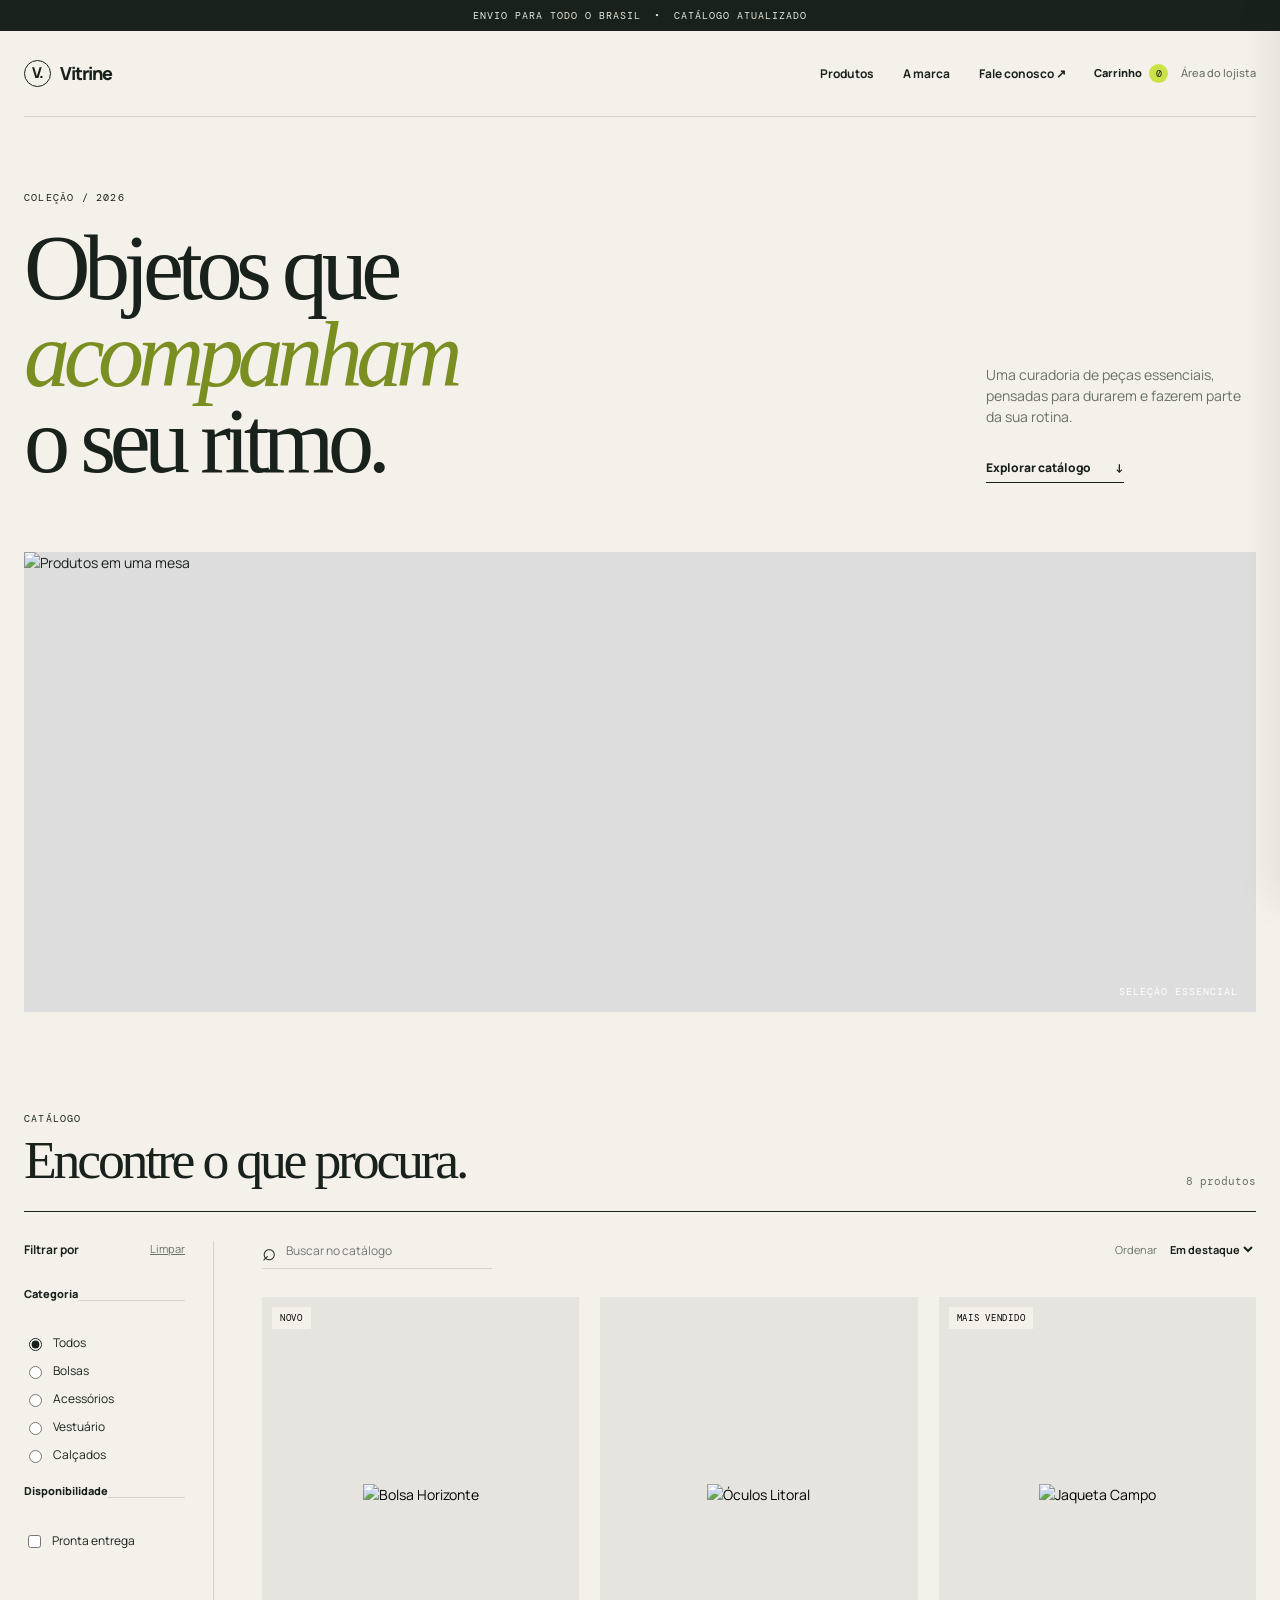
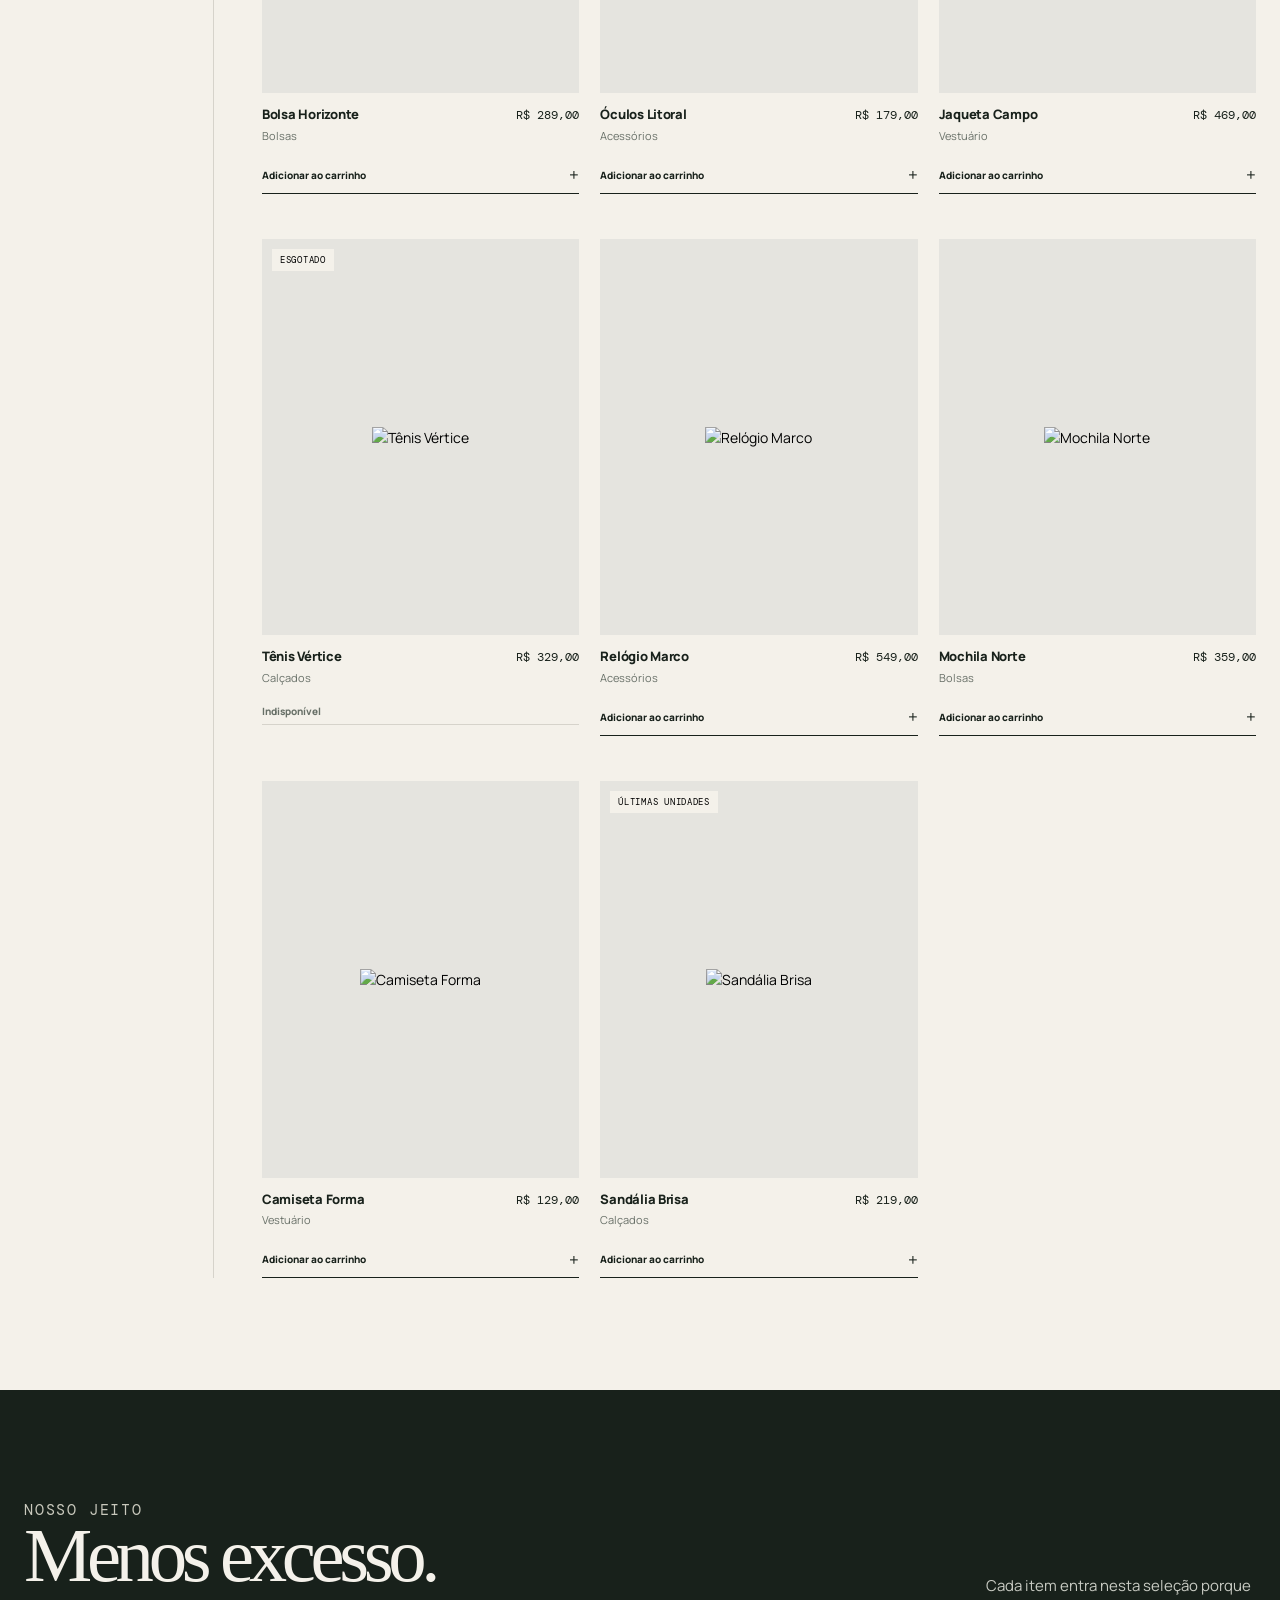
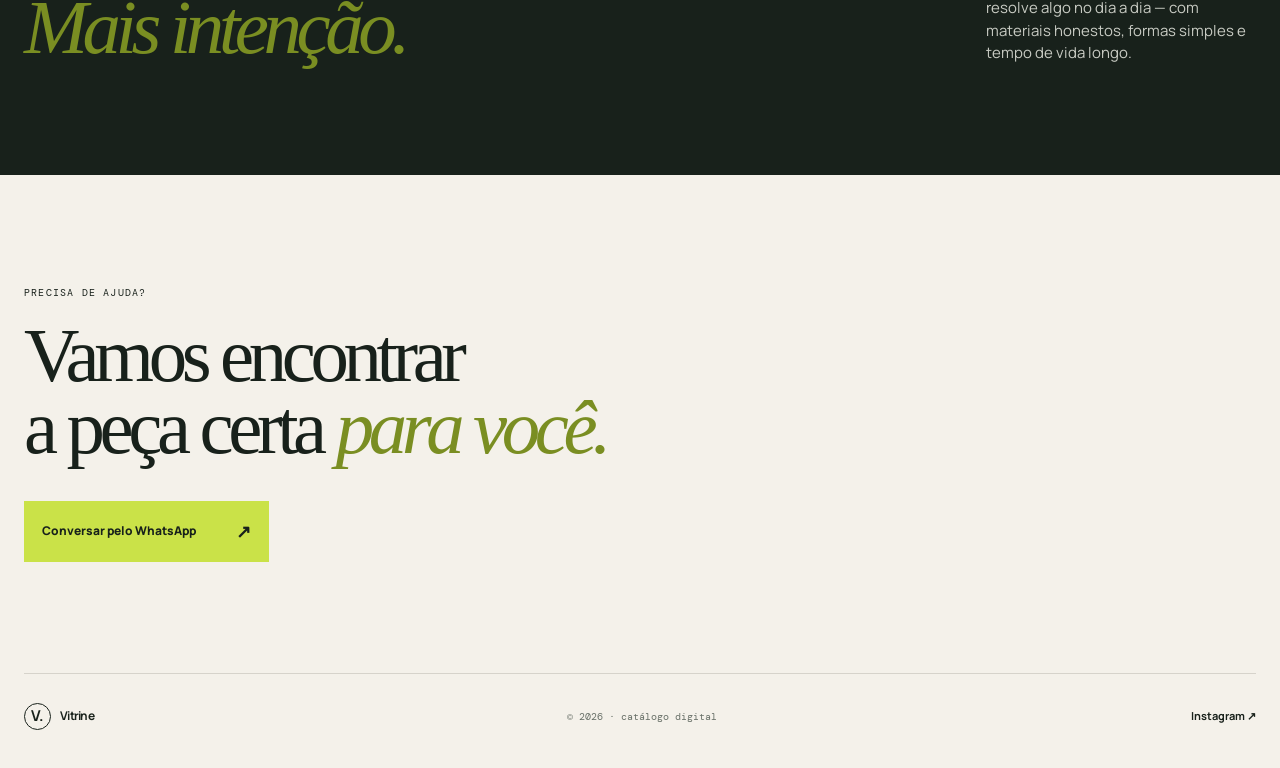
==== index.html @ 55390b13 "Add files via upload" ====
<!doctype html>
<html lang="pt-BR">
  <head>
    <meta charset="UTF-8" />
    <meta name="viewport" content="width=device-width, initial-scale=1.0" />
    <meta name="description" content="Modelo de catálogo digital responsivo." />
    <title>Vitrine — Catálogo</title>
    <link rel="preconnect" href="https://fonts.googleapis.com" />
    <link rel="preconnect" href="https://fonts.gstatic.com" crossorigin />
    <link href="https://fonts.googleapis.com/css2?family=DM+Mono:wght@400;500&family=Manrope:wght@400;500;600;700;800&display=swap" rel="stylesheet" />
    <link rel="stylesheet" href="styles.css" />
    <link rel="stylesheet" href="enhancements.css" />
  </head>
  <body>
    <div class="announcement"><span>ENVIO PARA TODO O BRASIL</span><span>•</span><span>CATÁLOGO ATUALIZADO</span></div>
    <header class="header wrap">
      <a class="brand" href="#top" aria-label="Início Vitrine"><span class="brand-mark">V.</span><span id="brandName">Vitrine</span></a>
      <nav aria-label="Navegação principal"><a href="#produtos">Produtos</a><a href="#sobre">A marca</a><a id="whatsappNav" href="#">Fale conosco ↗</a></nav>
      <div class="header-actions"><button id="cartButton" class="cart-button" type="button" aria-label="Abrir carrinho">Carrinho <span id="cartCount">0</span></button><button id="adminButton" class="admin-button" type="button">Área do lojista</button></div>
      <button class="menu-button" aria-label="Abrir menu" aria-expanded="false"><span></span><span></span></button>
    </header>

    <main id="top">
      <section class="hero wrap">
        <p class="eyebrow">COLEÇÃO / <span id="season">2026</span></p>
        <div class="hero-layout">
          <h1 id="heroTitle">Objetos que<br><em>acompanham</em><br>o seu ritmo.</h1>
          <div class="hero-side"><p id="heroText">Uma curadoria de peças essenciais, pensadas para durarem e fazerem parte da sua rotina.</p><a class="text-link" href="#produtos">Explorar catálogo <span>↓</span></a></div>
        </div>
        <div class="hero-image"><img id="heroImage" src="https://images.unsplash.com/photo-1556742049-0cfed4f6a45d?auto=format&fit=crop&w=1800&q=85" alt="Produtos em uma mesa" /><span>SELEÇÃO ESSENCIAL</span></div>
      </section>

      <section id="produtos" class="catalog wrap" aria-labelledby="catalogTitle">
        <div class="catalog-heading"><div><p class="eyebrow">CATÁLOGO</p><h2 id="catalogTitle">Encontre o que procura.</h2></div><p id="resultCount" aria-live="polite"></p></div>
        <div class="catalog-layout">
          <aside class="filters" aria-label="Filtros de produtos">
            <div class="filter-title"><strong>Filtrar por</strong><button id="clearFilters" type="button">Limpar</button></div>
            <fieldset><legend>Categoria</legend><div id="categoryFilters" class="filter-options"></div></fieldset>
            <fieldset><legend>Disponibilidade</legend><label class="check-label"><input id="stockFilter" type="checkbox" /> Pronta entrega</label></fieldset>
          </aside>
          <div class="products-area">
            <div class="product-tools"><label class="search"><span>⌕</span><input id="searchInput" type="search" placeholder="Buscar no catálogo" aria-label="Buscar no catálogo" /></label><label class="sort-label">Ordenar <select id="sortSelect" aria-label="Ordenar produtos"><option value="featured">Em destaque</option><option value="low">Menor preço</option><option value="high">Maior preço</option><option value="name">Nome A–Z</option></select></label><button id="mobileFilters" class="mobile-filter-button" type="button">Filtros</button></div>
            <div id="productGrid" class="product-grid"></div>
            <div id="emptyState" class="empty-state" hidden><p>Nenhum item encontrado.</p><button type="button" id="resetEmpty">Ver todos os produtos</button></div>
          </div>
        </div>
      </section>

      <section class="manifesto"><div class="wrap"><p class="eyebrow">NOSSO JEITO</p><div class="manifesto-grid"><h2>Menos excesso.<br><em>Mais intenção.</em></h2><p id="aboutText">Cada item entra nesta seleção porque resolve algo no dia a dia — com materiais honestos, formas simples e tempo de vida longo.</p></div></div></section>
      <section id="sobre" class="contact wrap"><p class="eyebrow">PRECISA DE AJUDA?</p><h2>Vamos encontrar<br>a peça certa <em>para você.</em></h2><a id="whatsappCta" class="cta" href="#">Conversar pelo WhatsApp <span>↗</span></a></section>
    </main>
    <footer class="footer wrap"><a class="brand" href="#top"><span class="brand-mark">V.</span><span id="footerBrand">Vitrine</span></a><p>© <span id="year"></span> · catálogo digital</p><a id="instagram" href="#">Instagram ↗</a></footer>

    <dialog id="productDialog" class="product-dialog"><button class="close-dialog" aria-label="Fechar">×</button><div id="dialogContent"></div></dialog>
    <aside id="cartDrawer" class="cart-drawer" aria-label="Carrinho de compras" aria-hidden="true"><div class="drawer-head"><div><p class="eyebrow">SEU PEDIDO</p><h2>Carrinho <span id="drawerCount">(0)</span></h2></div><button id="closeCart" class="drawer-close" type="button" aria-label="Fechar carrinho">×</button></div><div id="cartItems" class="cart-items"></div><div id="cartEmpty" class="cart-empty"><span>○</span><p>Seu carrinho está vazio.</p><a href="#produtos" id="emptyLink">Escolher produtos</a></div><div id="cartSummary" class="cart-summary" hidden><label for="customerName">Seu nome <span>(opcional)</span></label><input id="customerName" type="text" placeholder="Como podemos te chamar?" /><label for="orderNote">Observação <span>(opcional)</span></label><textarea id="orderNote" rows="2" placeholder="Cor, tamanho ou alguma preferência..."></textarea><div class="total-line"><span>Total do pedido</span><strong id="cartTotal">R$ 0,00</strong></div><button id="checkoutButton" class="checkout-button" type="button">Finalizar pelo WhatsApp <span>↗</span></button><p class="checkout-hint">Você será direcionado para o WhatsApp com todos os itens e quantidades organizados.</p></div></aside><div id="drawerBackdrop" class="drawer-backdrop"></div>
    <dialog id="adminDialog" class="admin-dialog"><div class="admin-head"><div><p class="eyebrow">CONFIGURAÇÃO LOCAL</p><h2>Painel do lojista</h2><p>Gerencie os produtos que aparecem no catálogo.</p></div><button id="closeAdmin" class="drawer-close" type="button" aria-label="Fechar painel">×</button></div><form id="productForm" class="product-form"><input type="hidden" id="editId" /><div class="form-grid"><label>Nome do produto<input id="formName" required placeholder="Ex.: Bolsa Horizonte" /></label><label>Categoria<input id="formCategory" required placeholder="Ex.: Bolsas" /></label><label>Preço (R$)<input id="formPrice" required min="0" step="0.01" type="number" placeholder="0,00" /></label><label>Etiqueta <span>(opcional)</span><input id="formBadge" placeholder="NOVO" /></label></div><label>Imagem (URL)<input id="formImage" required type="url" placeholder="https://..." /></label><label>Descrição<textarea id="formDescription" required rows="3" placeholder="Descreva o produto..."></textarea></label><label class="admin-check"><input id="formStock" checked type="checkbox" /> Produto disponível para pedido</label><div class="form-actions"><button id="cancelEdit" type="button" class="secondary-button" hidden>Cancelar edição</button><button class="primary-button" type="submit">Salvar produto</button></div></form><div class="admin-list-head"><h3>Produtos cadastrados <span id="adminProductCount"></span></h3><p>Produtos indisponíveis ficam sinalizados no catálogo.</p></div><div id="adminList" class="admin-list"></div><p class="admin-note">Este painel usa o armazenamento deste navegador. Para uma loja real com vários usuários, conecte os produtos a um banco de dados e adicione autenticação.</p></dialog>
    <dialog id="adminAppDialog" class="admin-app-dialog"><div class="admin-app-shell"><aside class="admin-sidebar"><div class="admin-brand"><strong>Vitrine</strong><span>PAINEL</span></div><nav class="admin-nav" aria-label="Navegação do painel"><button class="admin-nav-item active" data-admin-view="dashboard" type="button"><span>⌂</span>Painel</button><button class="admin-nav-item" data-admin-view="products" type="button"><span>◇</span>Produtos</button><button class="admin-nav-item" data-admin-view="categories" type="button"><span>◌</span>Categorias</button><button class="admin-nav-item" data-admin-view="settings" type="button"><span>⚙</span>Configurações</button></nav><div class="admin-sidebar-bottom"><a href="#top" id="adminViewSite">↗ &nbsp; Ver o site</a><button id="adminExit" type="button">↪ &nbsp; Sair</button></div></aside><section class="admin-workspace"><header class="admin-workspace-head"><div><span class="admin-breadcrumb">VITRINE / ADMIN</span><h2 id="adminPageTitle">Painel</h2></div><button id="adminAppClose" class="admin-app-close" type="button" aria-label="Fechar painel">×</button></header><div id="adminDashboardView" class="admin-view active"><div class="admin-stats"><article><span>PRODUTOS</span><strong id="statProducts">0</strong></article><article><span>DISPONÍVEIS</span><strong id="statAvailable">0</strong></article><article><span>INDISPONÍVEIS</span><strong id="statUnavailable">0</strong></article><article><span>CATEGORIAS</span><strong id="statCategories">0</strong></article></div><section class="admin-panel-card"><div class="admin-section-head"><div><span class="admin-label">INVENTÁRIO</span><h3>Últimos produtos cadastrados</h3></div><button type="button" data-admin-view="products">Ver todos</button></div><div id="adminRecentList" class="admin-recent-list"></div></section><section class="admin-tips"><span class="admin-label">DICAS RÁPIDAS</span><p>— Fotos com fundo claro e vertical ficam mais bonitas no catálogo.</p><p>— Marque “Produto em destaque” para aparecer na página inicial.</p><p>— Produto acabado? Marque como “indisponível” em vez de excluir.</p></section></div><div id="adminProductsView" class="admin-view"><div class="admin-section-head"><div><span class="admin-label">INVENTÁRIO</span><h3>Todos os produtos <span id="appProductCount"></span></h3></div><button id="appAddProduct" class="admin-primary" type="button">+ Adicionar produto</button></div><div id="appProductList" class="admin-product-table"></div></div><div id="adminCategoriesView" class="admin-view"><div class="admin-section-head"><div><span class="admin-label">ORGANIZAÇÃO</span><h3>Categorias</h3></div></div><div id="appCategoryList" class="admin-category-list"></div></div><div id="adminSettingsView" class="admin-view"><div class="admin-section-head"><div><span class="admin-label">CONFIGURAÇÃO</span><h3>Configurações da loja</h3></div></div><div class="admin-settings-card"><p>As informações abaixo são controladas no objeto <code>CONFIG</code> do arquivo <code>catalogo.js</code>.</p><div><span>Nome da marca</span><strong id="settingBrand">—</strong></div><div><span>WhatsApp de pedidos</span><strong id="settingWhatsapp">—</strong></div><div><span>Persistência</span><strong>LocalStorage deste navegador</strong></div><p class="admin-note">Para publicar este painel com vários usuários, conecte-o a uma API e adicione autenticação.</p></div></div><div id="adminProductEditorView" class="admin-view"><div class="admin-section-head"><div><span class="admin-label">PRODUTO</span><h3 id="appEditorTitle">Adicionar produto</h3></div><button id="appBackProducts" class="admin-quiet" type="button">← Voltar para produtos</button></div><form id="appProductForm" class="app-product-form"><input type="hidden" id="appEditId" /><div class="app-form-layout"><div><label>Nome do produto<input id="appFormName" required placeholder="Ex.: Bolsa Horizonte" /></label><label>Descrição <small>(opcional)</small><textarea id="appFormDescription" rows="5" placeholder="Conte como é o produto..."></textarea></label><div class="app-form-row"><label>Preço<input id="appFormPrice" required min="0" step="0.01" type="number" placeholder="0,00" /></label><label>Categoria<select id="appFormCategory"><option value="">Sem categoria</option></select></label></div><fieldset><legend>Disponibilidade</legend><div class="segmented"><label><input id="appFormAvailable" name="appStock" checked type="radio" value="true" /> Disponível</label><label><input name="appStock" type="radio" value="false" /> Indisponível</label></div><small>Produtos indisponíveis continuam no site, mas não podem ser adicionados ao carrinho.</small></fieldset><label class="app-switch"><input id="appFormFeatured" type="checkbox" /> <span>Produto em destaque</span><small>Aparece na seção “Produtos em destaque” da página inicial.</small></label></div><div class="app-photo-card"><label for="appFormImage">Foto<input id="appFormImage" required type="url" placeholder="https://..." /></label><div id="appImagePreview" class="app-image-preview"><span>▧</span><small>Insira a URL de uma foto</small></div><small>JPG, PNG ou WEBP. Prefira uma foto vertical e nítida.</small></div></div><div class="app-form-actions"><button id="appDeleteProduct" class="app-delete" type="button" hidden>Excluir este produto</button><div><button id="appCancelForm" class="admin-quiet" type="button">Cancelar</button><button class="admin-primary" type="submit">Salvar alterações</button></div></div></form></div></section></div></dialog>
    <script src="catalogo.js"></script>
  </body>
</html>
---- styles.css ----
:root{--ink:#18211b;--paper:#f4f1ea;--lime:#cae248;--line:#d6d3cb;--muted:#687068;--serif:Georgia,'Times New Roman',serif;--sans:Manrope,Arial,sans-serif;--mono:'DM Mono',monospace}*{box-sizing:border-box}html{scroll-behavior:smooth}body{margin:0;background:var(--paper);color:var(--ink);font:14px/1.5 var(--sans)}button,input,select{font:inherit}button{cursor:pointer}.wrap{width:min(100% - 48px,1280px);margin:auto}.announcement{background:var(--ink);color:#e9eadf;display:flex;justify-content:center;gap:13px;padding:9px 20px;font:10px var(--mono);letter-spacing:.1em}.header{height:86px;display:flex;align-items:center;justify-content:space-between;border-bottom:1px solid var(--line)}.brand{display:flex;align-items:center;gap:9px;text-decoration:none;color:var(--ink);font-size:18px;font-weight:800;letter-spacing:-.06em}.brand-mark{display:grid;place-items:center;border:1.5px solid var(--ink);border-radius:50%;width:27px;height:27px;font-size:15px}nav{display:flex;gap:29px}nav a,.footer a{color:var(--ink);text-decoration:none;font-size:12px;font-weight:700}.menu-button{display:none;background:none;border:0;width:35px}.menu-button span{display:block;height:1px;background:var(--ink);margin:7px 0}.hero{padding:74px 0 100px}.eyebrow{font:10px var(--mono);letter-spacing:.12em;margin:0 0 21px}.hero-layout{display:grid;grid-template-columns:1fr 270px;gap:50px;align-items:end}.hero h1,.manifesto h2,.contact h2{font:normal clamp(48px,7.2vw,104px)/.94 var(--serif);letter-spacing:-.07em;margin:0}.hero em,.manifesto em,.contact em{font-style:italic;color:#7a8e22}.hero-side{padding-bottom:8px}.hero-side p{color:var(--muted);margin:0 0 29px}.text-link{color:var(--ink);font-size:12px;font-weight:800;text-decoration:none;border-bottom:1px solid var(--ink);padding-bottom:6px}.text-link span{padding-left:22px}.hero-image{position:relative;height:460px;margin-top:67px;overflow:hidden;background:#ddd}.hero-image img{width:100%;height:100%;object-fit:cover;filter:saturate(.76)}.hero-image span{position:absolute;right:18px;bottom:14px;color:white;font:10px var(--mono);letter-spacing:.1em}.catalog{padding:0 0 112px}.catalog-heading{display:flex;justify-content:space-between;align-items:end;border-bottom:1px solid var(--ink);padding-bottom:23px}.catalog-heading .eyebrow{margin-bottom:9px}.catalog h2{font:normal clamp(32px,4.2vw,59px)/1 var(--serif);letter-spacing:-.06em;margin:0}.catalog-heading>p{font:11px var(--mono);color:var(--muted);margin:0}.catalog-layout{display:grid;grid-template-columns:190px 1fr;gap:48px;margin-top:29px}.filters{border-right:1px solid var(--line);padding-right:28px}.filter-title{display:flex;justify-content:space-between;margin-bottom:27px;font-size:12px}.filter-title button{border:0;background:none;color:var(--muted);font-size:11px;padding:0;text-decoration:underline}fieldset{border:0;border-top:1px solid var(--line);padding:19px 0;margin:0}legend{font-size:11px;font-weight:800;padding:0 0 13px}.filter-options{display:grid;gap:10px}.check-label{font-size:12px;display:flex;gap:8px;align-items:center}.check-label input{accent-color:var(--ink)}.product-tools{display:flex;justify-content:space-between;gap:14px;margin-bottom:28px}.search{display:flex;align-items:center;gap:8px;border-bottom:1px solid var(--line);width:230px;padding-bottom:7px}.search span{font-size:24px;line-height:0}.search input{background:transparent;border:0;width:100%;outline:none;font-size:12px}.sort-label{font-size:11px;color:var(--muted)}select{border:0;background:transparent;color:var(--ink);font-weight:700;margin-left:7px;outline:none}.product-grid{display:grid;grid-template-columns:repeat(3,1fr);gap:45px 21px}.product-card{position:relative;min-width:0}.product-image{display:block;border:0;background:#e5e4df;width:100%;padding:0;aspect-ratio:4/5;overflow:hidden;position:relative}.product-image img{height:100%;width:100%;object-fit:cover;transition:transform .5s ease;filter:saturate(.82)}.product-card:hover .product-image img{transform:scale(1.04)}.badge{position:absolute;top:10px;left:10px;background:var(--paper);padding:5px 8px;font:9px var(--mono);letter-spacing:.08em}.product-info{padding-top:12px}.product-meta{display:flex;justify-content:space-between;gap:7px;align-items:baseline}.product-name{font-size:13px;font-weight:800;letter-spacing:-.02em;margin:0}.product-price{font:12px var(--mono);white-space:nowrap}.product-category{color:var(--muted);font-size:11px;margin:3px 0 0}.product-link{position:absolute;inset:0;z-index:1}.mobile-filter-button{display:none}.empty-state{text-align:center;padding:80px 0}.empty-state p{font:25px var(--serif)}.empty-state button{border:1px solid var(--ink);background:transparent;padding:10px 14px;font-weight:700}.manifesto{background:var(--ink);color:#f4f1ea;padding:110px 0}.manifesto .eyebrow{color:#c9c9bd}.manifesto-grid{display:grid;grid-template-columns:1fr 270px;gap:50px;align-items:end}.manifesto h2{font-size:clamp(43px,6vw,86px)}.manifesto p{color:#c8cbc3;margin:0;font-size:15px}.contact{padding:111px 0}.contact h2{font-size:clamp(43px,6vw,83px);margin-bottom:37px}.cta{display:inline-flex;gap:40px;align-items:center;background:var(--lime);color:var(--ink);padding:17px 18px;text-decoration:none;font-size:12px;font-weight:800}.cta span{font-size:18px}.footer{border-top:1px solid var(--line);padding:26px 0 35px;display:flex;justify-content:space-between;align-items:center}.footer p{font:10px var(--mono);color:var(--muted)}.footer>a:last-child{font-size:11px}.product-dialog{max-width:820px;width:calc(100% - 35px);border:0;padding:0;background:var(--paper);color:var(--ink)}.product-dialog::backdrop{background:#172017b8}.close-dialog{position:absolute;top:11px;right:13px;z-index:2;border:0;background:var(--paper);border-radius:50%;width:32px;height:32px;font-size:25px}.dialog-grid{display:grid;grid-template-columns:1.1fr .9fr}.dialog-grid img{width:100%;height:100%;min-height:450px;object-fit:cover}.dialog-info{padding:55px 42px}.dialog-info h3{font:normal 41px/.98 var(--serif);letter-spacing:-.06em;margin:12px 0}.dialog-info p{color:var(--muted)}.dialog-info .cta{margin-top:23px}.mobile-open{overflow:hidden}@media(max-width:720px){.wrap{width:min(100% - 32px,1280px)}.header{height:69px}nav{display:none}.menu-button{display:block}.hero{padding:49px 0 66px}.hero-layout,.manifesto-grid{grid-template-columns:1fr;gap:28px}.hero h1{font-size:54px}.hero-image{height:310px;margin-top:44px}.catalog{padding-bottom:75px}.catalog-layout{display:block}.filters{display:none;position:fixed;z-index:5;inset:0 20% 0 0;background:var(--paper);padding:85px 25px;border:0;box-shadow:10px 0 30px #0003}.filters.open{display:block}.product-tools{align-items:center}.search{width:100%}.sort-label{display:none}.mobile-filter-button{display:block;border:1px solid var(--ink);background:transparent;padding:7px 9px;font-size:11px}.product-grid{grid-template-columns:repeat(2,1fr);gap:32px 12px}.catalog-heading{padding-bottom:18px}.catalog-heading>p{display:none}.manifesto{padding:77px 0}.manifesto h2{font-size:49px}.contact{padding:80px 0}.contact h2{font-size:48px}.footer{align-items:flex-start;gap:18px;flex-direction:column}.dialog-grid{grid-template-columns:1fr}.dialog-grid img{min-height:280px;max-height:390px}.dialog-info{padding:35px 25px}.dialog-info h3{font-size:35px}}
---- enhancements.css ----
.header{position:relative}.header nav{margin-left:auto;margin-right:28px}.header-actions{display:flex;align-items:center;gap:13px}.cart-button,.admin-button{border:0;background:transparent;color:var(--ink);font-size:11px;font-weight:800;padding:8px 0}.cart-button{display:flex;gap:7px;align-items:center}.cart-button span{display:grid;place-items:center;background:var(--lime);border-radius:50%;min-width:19px;height:19px;font:10px var(--mono)}.admin-button{color:var(--muted);font-weight:500}
.add-button{position:relative;z-index:2;border:0;border-bottom:1px solid var(--ink);background:transparent;color:var(--ink);padding:8px 0 5px;margin-top:10px;font-size:10px;font-weight:800;display:flex;justify-content:space-between;align-items:center;width:100%;text-align:left}.add-button span{font-size:17px;font-weight:400}.add-button:disabled{color:var(--muted);border-color:var(--line);cursor:not-allowed}.add-button:not(:disabled):hover{color:#7a8e22;border-color:#7a8e22}
.cart-drawer{position:fixed;z-index:20;top:0;right:0;width:min(460px,100%);height:100dvh;background:var(--paper);padding:34px 30px;transform:translateX(102%);transition:transform .3s ease;display:flex;flex-direction:column;box-shadow:-14px 0 38px #18211b18}.cart-drawer.open{transform:translateX(0)}.drawer-backdrop{display:none;position:fixed;inset:0;background:#18211b70;z-index:19}.drawer-backdrop.open{display:block}.drawer-head{display:flex;justify-content:space-between;border-bottom:1px solid var(--ink);padding-bottom:19px}.drawer-head .eyebrow{margin-bottom:8px}.drawer-head h2{font:normal 32px/.9 var(--serif);letter-spacing:-.06em;margin:0}.drawer-head h2 span{font:12px var(--mono);letter-spacing:0;color:var(--muted)}.drawer-close{border:0;background:transparent;font-size:27px;color:var(--ink);height:32px;width:32px}.cart-items{overflow:auto;flex:1;padding:17px 0}.cart-row{display:grid;grid-template-columns:62px 1fr auto;gap:12px;border-bottom:1px solid var(--line);padding:0 0 16px;margin-bottom:16px}.cart-row img{width:62px;height:74px;object-fit:cover}.cart-row h3{font-size:12px;margin:2px 0 5px}.cart-row p{font:11px var(--mono);margin:0;color:var(--muted)}.cart-row-total{font:11px var(--mono);white-space:nowrap}.quantity-control{display:flex;align-items:center;gap:10px;margin-top:10px}.quantity-control button{border:1px solid var(--line);background:transparent;width:22px;height:22px;line-height:1}.quantity-control span{font:11px var(--mono)}.remove-item{border:0;background:transparent;color:var(--muted);font-size:10px;margin-left:6px;text-decoration:underline}.cart-empty{text-align:center;margin:auto;color:var(--muted)}.cart-empty span{font-size:30px}.cart-empty p{font:22px var(--serif);color:var(--ink);margin:10px 0}.cart-empty a{color:var(--ink);font-size:11px;font-weight:800;text-decoration:underline}.cart-summary{border-top:1px solid var(--ink);padding-top:18px}.cart-summary label{display:block;font-size:11px;font-weight:800;margin:12px 0 5px}.cart-summary label span,.admin-dialog label span{font-weight:400;color:var(--muted)}.cart-summary input,.cart-summary textarea,.product-form input,.product-form textarea{display:block;width:100%;border:1px solid var(--line);background:#efede6;padding:10px 11px;outline:none;font-size:12px;resize:vertical}.cart-summary input:focus,.cart-summary textarea:focus,.product-form input:focus,.product-form textarea:focus{border-color:var(--ink)}.total-line{display:flex;justify-content:space-between;margin:21px 0;font-size:12px}.total-line strong{font:16px var(--mono)}.checkout-button{width:100%;border:0;background:var(--lime);padding:15px;font-weight:800;font-size:12px;display:flex;justify-content:space-between;align-items:center}.checkout-button span{font-size:17px}.checkout-hint{font-size:10px;color:var(--muted);text-align:center;margin:9px 0 0}.mobile-open{overflow:hidden}
.admin-dialog{border:0;background:var(--paper);color:var(--ink);width:min(760px,calc(100% - 30px));max-height:90dvh;padding:30px}.admin-dialog::backdrop{background:#172017b8}.admin-head{display:flex;justify-content:space-between;border-bottom:1px solid var(--ink);padding-bottom:18px}.admin-head .eyebrow{margin-bottom:6px}.admin-head h2{font:normal 37px/.96 var(--serif);letter-spacing:-.06em;margin:0}.admin-head p:last-child{color:var(--muted);font-size:12px;margin:8px 0 0}.product-form{padding:20px 0 26px;border-bottom:1px solid var(--line)}.product-form>label{display:block;font-size:11px;font-weight:800;margin-top:13px}.form-grid{display:grid;grid-template-columns:2fr 1.3fr 1fr 1fr;gap:12px}.form-grid label{font-size:11px;font-weight:800}.product-form input{margin-top:5px}.admin-check{display:flex!important;gap:8px;align-items:center}.admin-check input{width:auto!important;margin:0!important}.form-actions{display:flex;justify-content:flex-end;gap:10px;margin-top:18px}.primary-button,.secondary-button{border:1px solid var(--ink);padding:10px 14px;font-size:11px;font-weight:800}.primary-button{background:var(--ink);color:var(--paper)}.secondary-button{background:transparent}.admin-list-head{display:flex;justify-content:space-between;align-items:baseline;margin:25px 0 12px}.admin-list-head h3{font-size:13px;margin:0}.admin-list-head h3 span{font:10px var(--mono);color:var(--muted)}.admin-list-head p{font-size:10px;color:var(--muted);margin:0}.admin-list{display:grid;gap:8px}.admin-product{display:grid;grid-template-columns:42px 1fr auto auto;align-items:center;gap:11px;border:1px solid var(--line);padding:8px}.admin-product img{width:42px;height:49px;object-fit:cover}.admin-product strong{display:block;font-size:11px}.admin-product small{font:10px var(--mono);color:var(--muted)}.admin-status{font-size:10px;font-weight:800}.admin-status.off{color:#9c5a44}.admin-actions{display:flex;gap:5px}.admin-actions button{border:1px solid var(--line);background:transparent;padding:6px 8px;font-size:10px}.admin-actions .delete-product{color:#9c5a44}.admin-note{font-size:10px;color:var(--muted);line-height:1.5;margin:20px 0 0}
@media(max-width:720px){.header-actions{margin-left:auto;margin-right:9px;gap:9px}.admin-button{display:block;font-size:10px}.cart-drawer{padding:26px 18px}.form-grid{grid-template-columns:1fr 1fr}.admin-dialog{padding:22px 18px}.admin-head h2{font-size:31px}.admin-list-head{display:block}.admin-list-head p{margin-top:5px}.admin-product{grid-template-columns:40px 1fr auto}.admin-actions{grid-column:2 / -1}.admin-actions button{flex:1}.admin-status{grid-column:3;grid-row:1}.dialog-info .cta{width:100%;justify-content:space-between}}
.admin-app-dialog{width:min(1120px,calc(100% - 28px));height:min(720px,calc(100dvh - 28px));max-width:none;max-height:none;border:0;padding:0;background:#f8f6f1;color:var(--ink);overflow:hidden}.admin-app-dialog::backdrop{background:#1720178c}.admin-app-shell{display:grid;grid-template-columns:168px 1fr;height:100%}.admin-sidebar{display:flex;flex-direction:column;background:#f0ece5;border-right:1px solid #ded9d0;padding:25px 11px 18px}.admin-brand{padding:1px 11px 36px;display:flex;flex-direction:column;gap:2px}.admin-brand strong{font:18px var(--serif);letter-spacing:-.05em}.admin-brand span{font:8px var(--mono);letter-spacing:.16em;color:var(--muted)}.admin-nav{display:grid;gap:3px}.admin-nav-item,.admin-sidebar-bottom a,.admin-sidebar-bottom button{display:flex;align-items:center;gap:9px;width:100%;border:0;background:transparent;color:#76756d;text-decoration:none;padding:9px 10px;font:11px var(--sans);text-align:left}.admin-nav-item span{width:13px;font-size:13px}.admin-nav-item.active,.admin-nav-item:hover{background:#e4ded4;color:var(--ink);font-weight:700}.admin-sidebar-bottom{margin-top:auto;display:grid;gap:3px;border-top:1px solid #ded9d0;padding-top:14px}.admin-workspace{overflow:auto;padding:28px 52px 50px}.admin-workspace-head{display:flex;justify-content:space-between;align-items:start;margin-bottom:25px}.admin-breadcrumb,.admin-label{font:8px var(--mono);letter-spacing:.15em;color:#9b978b}.admin-workspace-head h2{font:normal 32px/.95 var(--serif);letter-spacing:-.06em;margin:7px 0 0}.admin-app-close{border:0;background:transparent;color:var(--ink);font-size:23px}.admin-view{display:none}.admin-view.active{display:block}.admin-stats{display:grid;grid-template-columns:repeat(4,1fr);gap:10px;margin-bottom:13px}.admin-stats article{border:1px solid #e2ded6;background:#fbfaf7;padding:13px 14px;min-height:63px}.admin-stats span{display:block;font:8px var(--mono);letter-spacing:.1em;color:#99958a}.admin-stats strong{display:block;font:22px var(--serif);margin-top:6px}.admin-panel-card{background:#fbfaf7;border:1px solid #e2ded6;padding:16px 18px}.admin-section-head{display:flex;justify-content:space-between;align-items:start;gap:20px;margin-bottom:15px}.admin-section-head h3{font:normal 18px var(--serif);letter-spacing:-.04em;margin:7px 0 0}.admin-section-head h3 span{font:10px var(--mono);color:var(--muted)}.admin-section-head>button{border:0;background:transparent;color:#777166;font-size:10px;text-decoration:underline;padding:2px 0}.admin-primary{background:var(--ink)!important;color:var(--paper)!important;border:0!important;text-decoration:none!important;padding:10px 13px!important;font-weight:700!important}.admin-recent-list{border-top:1px solid #e2ded6}.admin-recent-row{display:grid;grid-template-columns:30px 1fr auto;align-items:center;gap:9px;border-bottom:1px solid #eeeae3;padding:8px 0}.admin-recent-row img{width:30px;height:34px;object-fit:cover;background:#eee}.admin-recent-row strong{font-size:10px;font-weight:700;display:block}.admin-recent-row small{font:8px var(--mono);color:var(--muted)}.admin-recent-status,.admin-status{font-size:8px;background:#e5f1d5;color:#758b49;padding:3px 5px}.admin-recent-status.off,.admin-status.off{background:#f3e4da;color:#9a664f}.admin-tips{background:#f1ebe2;padding:16px 18px;margin-top:12px;color:#6f6a61;font-size:10px}.admin-tips p{margin:7px 0 0}.admin-product-table{display:grid;gap:7px}.admin-product-table .admin-product{grid-template-columns:48px 1fr auto auto;padding:9px;background:#fbfaf7}.admin-category-list{display:grid;grid-template-columns:repeat(3,1fr);gap:10px}.admin-category-card{border:1px solid #e2ded6;background:#fbfaf7;padding:20px}.admin-category-card strong{display:block;font:22px var(--serif)}.admin-category-card span{font:9px var(--mono);color:var(--muted)}.admin-settings-card{max-width:560px;background:#fbfaf7;border:1px solid #e2ded6;padding:22px}.admin-settings-card>p{font-size:11px;color:var(--muted);margin-top:0}.admin-settings-card>div{display:flex;justify-content:space-between;border-top:1px solid #e2ded6;padding:13px 0;font-size:11px}.admin-settings-card strong{font-weight:700}.app-product-form{border-top:1px solid #e2ded6;padding-top:20px}.app-form-layout{display:grid;grid-template-columns:minmax(0,1fr) 220px;gap:28px}.app-product-form label{display:block;font-size:10px;font-weight:700;margin-bottom:15px}.app-product-form label small,.app-product-form fieldset small,.app-photo-card>small{display:block;color:var(--muted);font-weight:400;font-size:9px;line-height:1.4;margin-top:5px}.app-product-form input,.app-product-form textarea,.app-product-form select{display:block;width:100%;border:1px solid #e0dbd1;background:#fbfaf7;padding:10px;margin-top:6px;outline:none;font-size:11px}.app-product-form textarea{resize:vertical}.app-form-row{display:grid;grid-template-columns:1fr 1.25fr;gap:12px}.app-product-form fieldset{border:0;padding:0;margin:0 0 17px}.app-product-form legend{font-size:10px;font-weight:700;padding:0 0 7px}.segmented{display:flex;gap:5px}.segmented label{border:1px solid #e0dbd1;padding:8px;margin:0;font-weight:400;background:#fbfaf7}.segmented label:has(input:checked){background:var(--ink);color:var(--paper);border-color:var(--ink)}.segmented input{display:none}.app-switch{display:grid!important;grid-template-columns:16px 1fr;gap:2px}.app-switch input{width:auto;margin:0}.app-switch small{grid-column:2}.app-photo-card{border:1px solid #e2ded6;background:#fbfaf7;padding:12px}.app-photo-card label{margin-bottom:10px}.app-image-preview{aspect-ratio:1/1.12;background:#eee9df;display:grid;place-content:center;text-align:center;color:#b1ab9f;margin-top:9px}.app-image-preview img{width:100%;height:100%;object-fit:cover}.app-image-preview span{font-size:25px}.app-image-preview small{display:block;font-size:9px}.app-form-actions{display:flex;justify-content:space-between;align-items:center;border-top:1px solid #e2ded6;margin-top:16px;padding-top:15px}.app-form-actions>div{display:flex;gap:8px}.admin-quiet{border:1px solid #ded9d0;background:transparent;color:var(--ink);padding:9px 13px;font-size:10px}.app-delete{border:0;background:transparent;color:#9a664f;font-size:10px;text-decoration:underline}.admin-app-dialog code{font-family:var(--mono);font-size:9px}
@media(max-width:720px){.admin-app-dialog{width:calc(100% - 12px);height:calc(100dvh - 12px)}.admin-app-shell{grid-template-columns:1fr;position:relative}.admin-sidebar{position:absolute;z-index:3;width:180px;height:100%;transform:translateX(-102%);transition:transform .25s}.admin-sidebar.mobile-open{transform:translateX(0)}.admin-workspace{padding:22px 18px 35px}.admin-stats{grid-template-columns:repeat(2,1fr)}.admin-category-list{grid-template-columns:1fr 1fr}.app-form-layout{grid-template-columns:1fr}.app-photo-card{order:-1}.admin-product-table .admin-product{grid-template-columns:42px 1fr auto}.admin-product-table .admin-actions{grid-column:2 / -1}.admin-product-table .admin-status{grid-column:3;grid-row:1}.admin-section-head{align-items:end}}
.admin-app-dialog .admin-sidebar{scrollbar-width:none}
@media(max-width:720px){.admin-app-shell{display:block;overflow:auto}.admin-sidebar{position:relative;z-index:1;width:100%;height:auto;transform:none!important;padding:15px 12px 10px;border-right:0;border-bottom:1px solid #ded9d0}.admin-brand{padding:0 8px 12px}.admin-nav{display:flex;overflow:auto}.admin-nav-item{width:auto;white-space:nowrap;padding:8px}.admin-sidebar-bottom{display:none}.admin-workspace{height:auto;overflow:visible}.admin-workspace-head{margin-bottom:18px}}
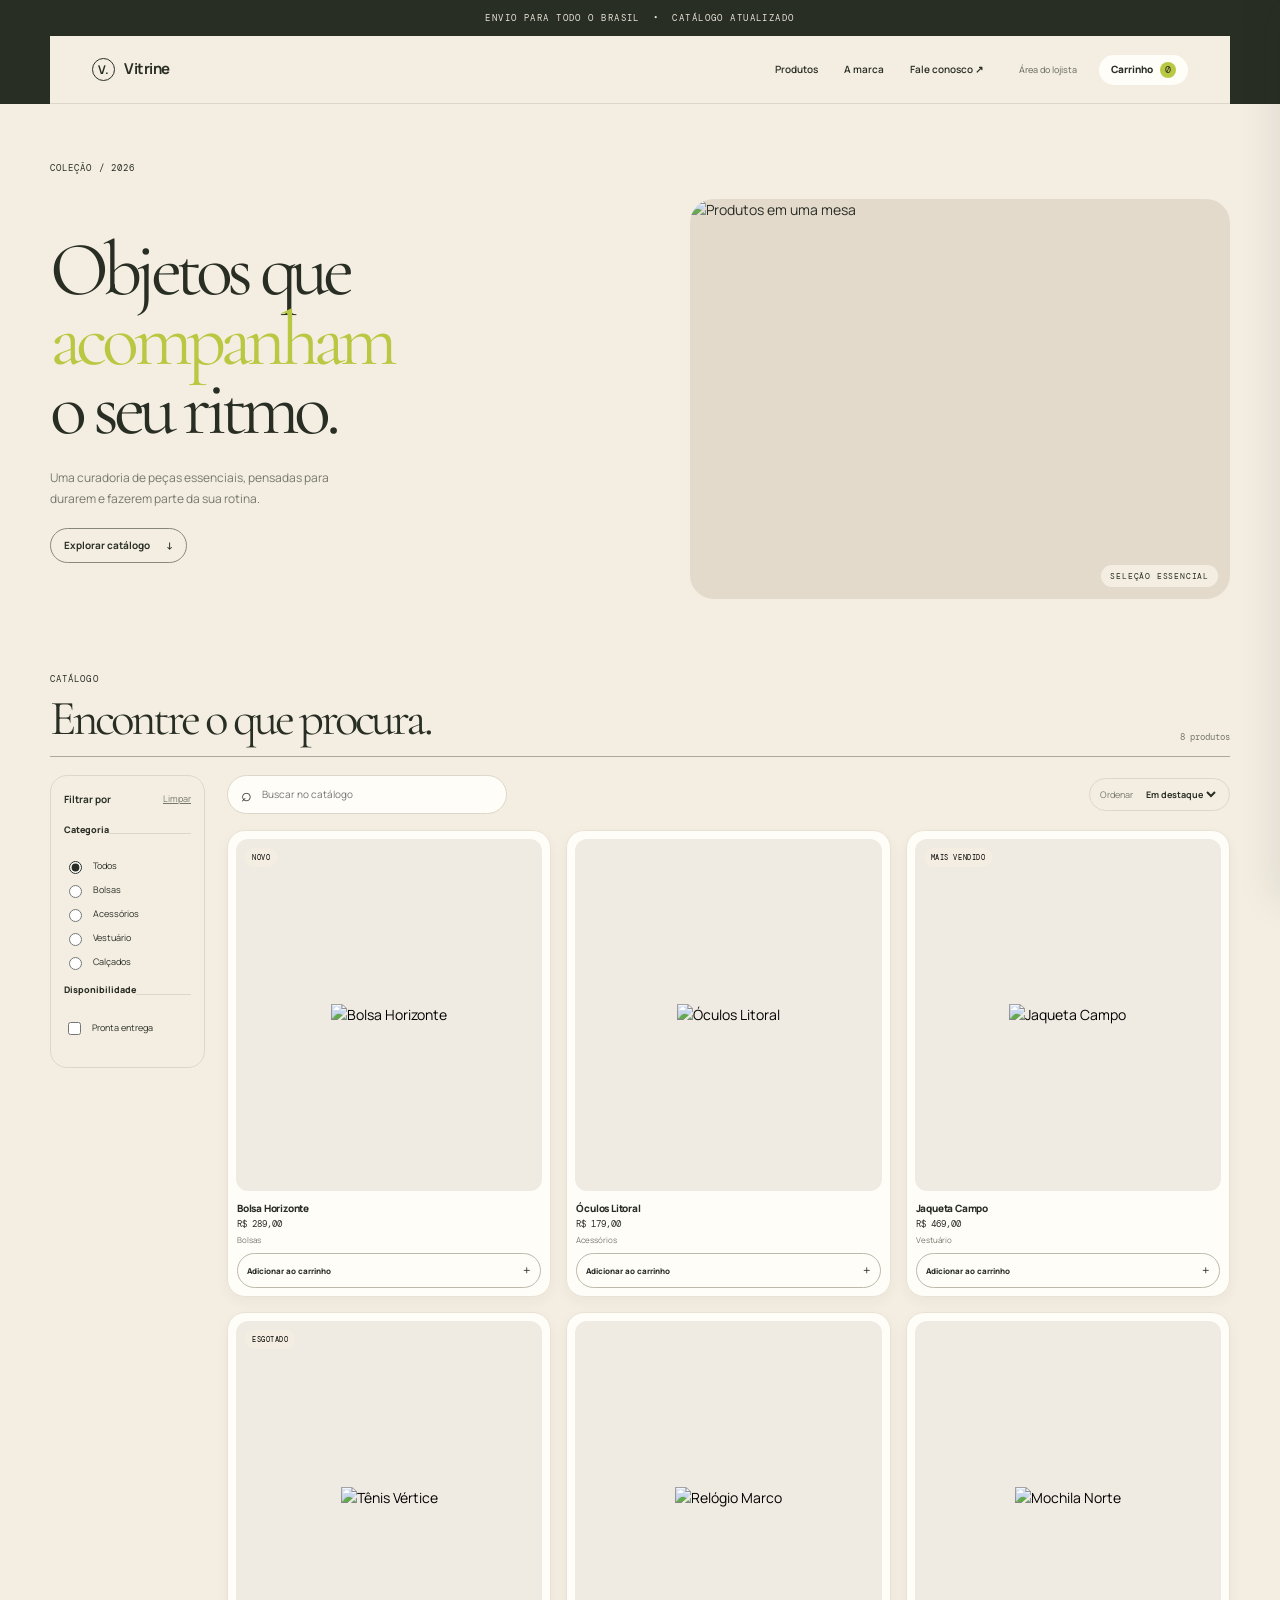
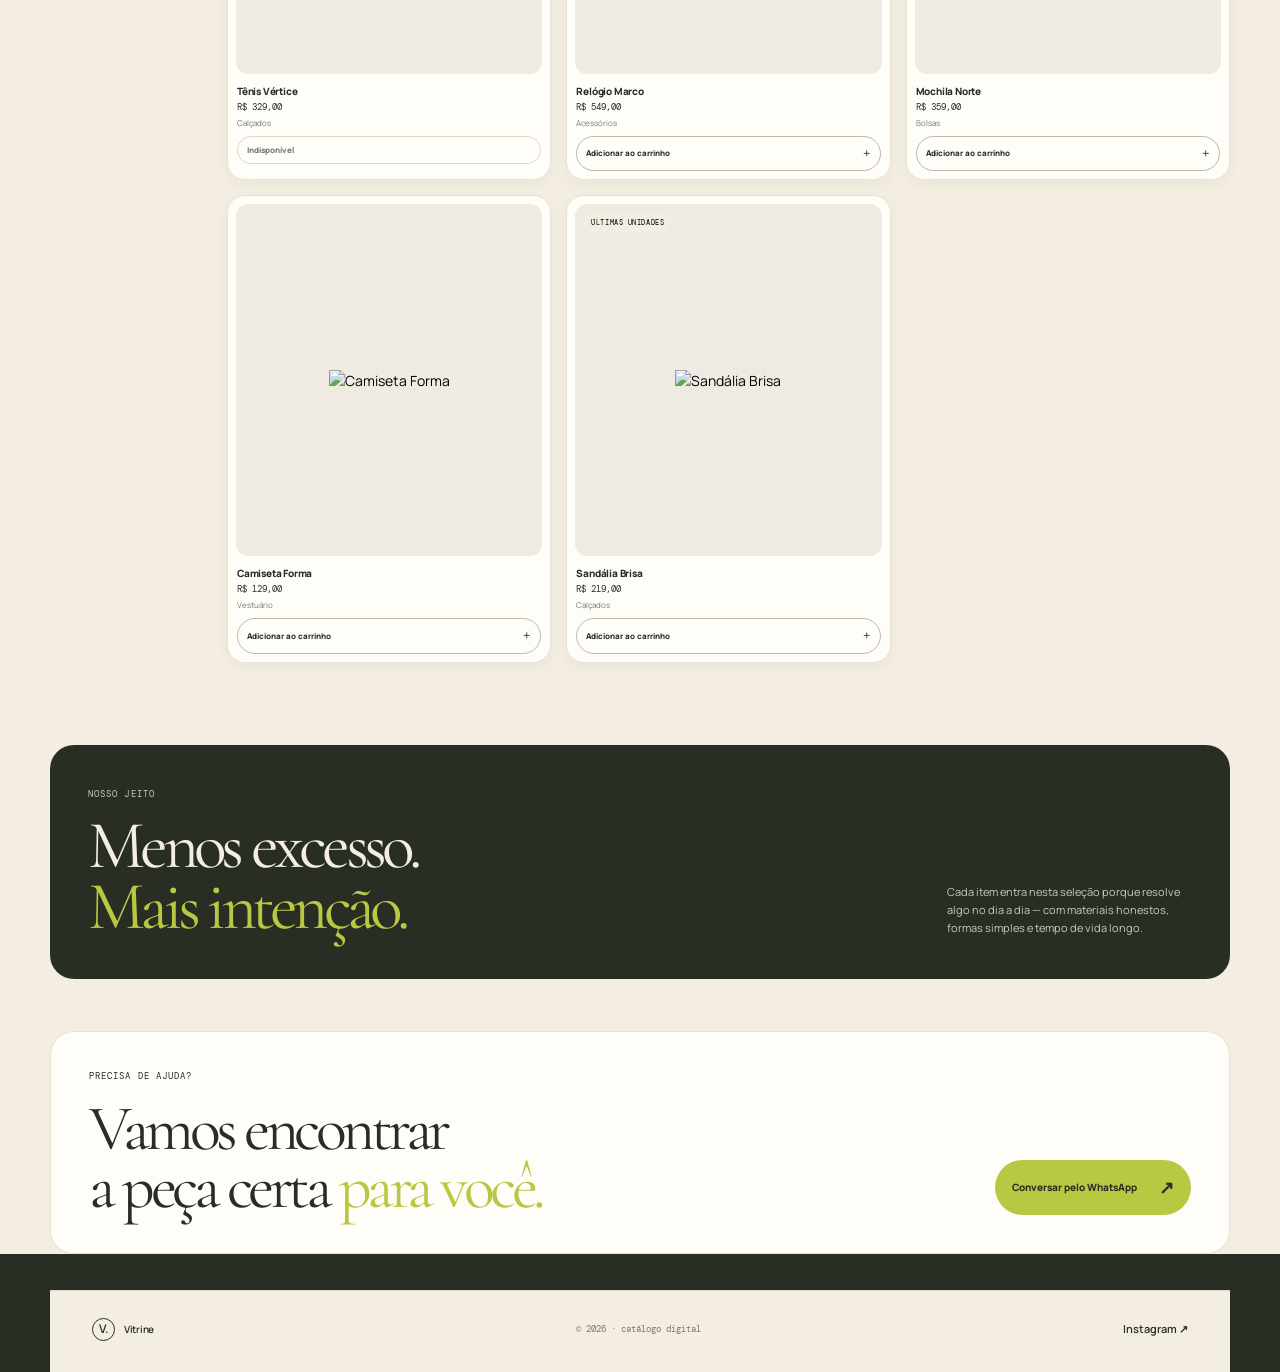
==== commit 674d0602: "Adicionar tipografia editorial do redesign" ====
--- a/index.html
+++ b/index.html
@@ -7,7 +7,7 @@
     <title>Vitrine — Catálogo</title>
     <link rel="preconnect" href="https://fonts.googleapis.com" />
     <link rel="preconnect" href="https://fonts.gstatic.com" crossorigin />
-    <link href="https://fonts.googleapis.com/css2?family=DM+Mono:wght@400;500&family=Manrope:wght@400;500;600;700;800&display=swap" rel="stylesheet" />
+    <link href="https://fonts.googleapis.com/css2?family=Cormorant+Garamond:wght@400;500;600&family=DM+Mono:wght@400;500&family=Manrope:wght@400;500;600;700;800&display=swap" rel="stylesheet" />
     <link rel="stylesheet" href="styles.css" />
     <link rel="stylesheet" href="enhancements.css" />
   </head>
--- a/enhancements.css
+++ b/enhancements.css
@@ -7,3 +7,131 @@
 @media(max-width:720px){.admin-app-dialog{width:calc(100% - 12px);height:calc(100dvh - 12px)}.admin-app-shell{grid-template-columns:1fr;position:relative}.admin-sidebar{position:absolute;z-index:3;width:180px;height:100%;transform:translateX(-102%);transition:transform .25s}.admin-sidebar.mobile-open{transform:translateX(0)}.admin-workspace{padding:22px 18px 35px}.admin-stats{grid-template-columns:repeat(2,1fr)}.admin-category-list{grid-template-columns:1fr 1fr}.app-form-layout{grid-template-columns:1fr}.app-photo-card{order:-1}.admin-product-table .admin-product{grid-template-columns:42px 1fr auto}.admin-product-table .admin-actions{grid-column:2 / -1}.admin-product-table .admin-status{grid-column:3;grid-row:1}.admin-section-head{align-items:end}}
 .admin-app-dialog .admin-sidebar{scrollbar-width:none}
 @media(max-width:720px){.admin-app-shell{display:block;overflow:auto}.admin-sidebar{position:relative;z-index:1;width:100%;height:auto;transform:none!important;padding:15px 12px 10px;border-right:0;border-bottom:1px solid #ded9d0}.admin-brand{padding:0 8px 12px}.admin-nav{display:flex;overflow:auto}.admin-nav-item{width:auto;white-space:nowrap;padding:8px}.admin-sidebar-bottom{display:none}.admin-workspace{height:auto;overflow:visible}.admin-workspace-head{margin-bottom:18px}}
+
+
+/* Redesign editorial da vitrine: inspirado na referência enviada. */
+:root{
+  --ink:#292e24;
+  --paper:#f4eee2;
+  --lime:#b9c842;
+  --line:#ded7c9;
+  --muted:#77786d;
+  --serif:"Cormorant Garamond", Georgia, "Times New Roman", serif;
+  --sans:Manrope, Arial, sans-serif;
+}
+body{background:#292e24;color:var(--ink);padding:0 0 0}
+body::before{content:"";position:fixed;inset:0;background:#292e24;z-index:-1}
+main,.header,.footer{background:var(--paper)}
+.wrap{width:min(100% - 64px,1180px)}
+.announcement{background:#292e24;color:#e9e4d8;padding:12px 20px;font-size:9px;letter-spacing:.16em}
+.header{height:68px;border-bottom:1px solid var(--line);padding:0 42px}
+.brand{font-size:15px;letter-spacing:-.03em;font-weight:700}
+.brand-mark{width:23px;height:23px;font-size:12px;border-width:1px}
+.header nav{gap:26px;margin-right:36px}
+.header nav a,.footer a{font-size:10px;font-weight:600}
+.header-actions{gap:22px;flex-direction:row-reverse}
+.cart-button{border-radius:999px;background:#fffdf8;padding:7px 12px;font-size:10px}
+.cart-button span{background:var(--lime);min-width:16px;height:16px}
+.admin-button{font-size:9px}
+.hero{display:grid;grid-template-columns:minmax(0,1fr) minmax(280px,.92fr);grid-template-rows:auto 1fr;column-gap:54px;padding:58px 0 74px;align-items:center}
+.hero>.eyebrow{grid-column:1/-1;grid-row:1;margin-bottom:25px;font-size:9px}
+.hero-layout{grid-column:1;grid-row:2;display:block;align-self:center}
+.hero h1{font-size:clamp(54px,6vw,82px);line-height:.91;letter-spacing:-.075em;max-width:520px}
+.hero em,.manifesto em,.contact em{color:var(--lime);font-style:normal}
+.hero-side{padding:24px 0 0;max-width:285px}
+.hero-side p{font-size:12px;line-height:1.7;margin:0 0 19px}
+.text-link{display:inline-flex;align-items:center;gap:16px;border:1px solid #888879;border-radius:999px;padding:9px 13px;font-size:10px;font-weight:700}
+.text-link span{padding-left:0}
+.hero-image{grid-column:2;grid-row:2;height:auto;aspect-ratio:1.35;margin:0;border-radius:24px;background:#e3dacb}
+.hero-image img{filter:saturate(.72)}
+.hero-image span{right:12px;bottom:12px;background:#f4eee2;color:var(--ink);border-radius:999px;padding:6px 9px;font-size:8px}
+.catalog{padding:0 0 82px}
+.catalog-heading{padding-bottom:13px;border-bottom:1px solid #aaa99a}
+.catalog-heading .eyebrow{font-size:9px}
+.catalog h2{font-size:clamp(34px,4vw,49px);letter-spacing:-.065em}
+.catalog-heading>p{font-size:9px}
+.catalog-layout{grid-template-columns:155px minmax(0,1fr);gap:22px;margin-top:18px}
+.filters{border:1px solid var(--line);border-radius:17px;padding:16px 13px;align-self:start}
+.filter-title{font-size:10px;margin-bottom:16px}
+.filter-title button,legend,.check-label{font-size:9px}
+fieldset{border-top:1px solid var(--line);padding:13px 0}
+legend{padding-bottom:9px}
+.filter-options{gap:8px}
+.product-tools{align-items:center;margin-bottom:16px;flex-wrap:wrap}
+.search{width:min(100%,280px);border:1px solid var(--line);background:#fffdf8;border-radius:999px;padding:10px 13px}
+.search span{font-size:18px}
+.search input{font-size:10px}
+.sort-label{font-size:9px;border:1px solid var(--line);border-radius:999px;padding:8px 10px}
+.sort-label select{font-size:9px}
+.product-grid{grid-template-columns:repeat(3,minmax(0,1fr));gap:15px}
+.product-card{background:#fffdf8;border:1px solid #e9e1d4;border-radius:18px;padding:8px;box-shadow:0 5px 14px #292e240b;transition:transform .25s ease,box-shadow .25s ease}
+.product-card:hover{transform:translateY(-3px);box-shadow:0 10px 22px #292e2412}
+.product-image{border-radius:12px;aspect-ratio:4/4.6;background:#f0ebe2}
+.product-image img{filter:saturate(.8)}
+.badge{top:9px;left:9px;border-radius:999px;font-size:7px;padding:5px 7px}
+.product-info{padding:10px 1px 0}
+.product-meta{display:block}
+.product-name{font-size:10px;line-height:1.4}
+.product-price{display:block;font-size:9px;margin-top:3px}
+.product-category{font-size:8px;margin-top:4px}
+.add-button{border:1px solid #bdb9ab;border-radius:999px;padding:7px 9px;margin-top:7px;font-size:8px}
+.add-button span{font-size:13px}
+.manifesto{margin:0 auto;width:min(100% - 64px,1180px);border-radius:24px;padding:42px 38px;background:#292e24;color:var(--paper)}
+.manifesto .wrap{width:100%}
+.manifesto .eyebrow{font-size:9px;margin-bottom:13px}
+.manifesto-grid{grid-template-columns:1fr 245px;gap:38px}
+.manifesto h2{font-size:clamp(43px,5.3vw,70px);line-height:.9}
+.manifesto p{font-size:11px;line-height:1.65}
+.contact{margin:52px auto 36px;background:#fffdf8;border:1px solid #e9e1d4;border-radius:24px;padding:38px;display:grid;grid-template-columns:1fr auto;gap:18px 34px;align-items:center}
+.contact>.eyebrow{grid-column:1/-1;font-size:9px;margin:0}
+.contact h2{font-size:clamp(42px,5vw,66px);line-height:.9;margin:0}
+.contact .cta{border-radius:999px;padding:14px 17px;gap:22px;align-self:end;font-size:10px}
+.footer{padding:23px 42px 28px;border-top:1px solid var(--line)}
+.footer p{font-size:9px}
+.product-dialog{border-radius:18px;overflow:hidden}
+@keyframes vitrineRise{from{opacity:0;transform:translateY(16px)}to{opacity:1;transform:translateY(0)}}
+.hero-layout,.hero-image,.catalog-heading,.product-card,.manifesto,.contact{animation:vitrineRise .65s ease both}
+.hero-image{animation-delay:.08s}
+.catalog-heading{animation-delay:.1s}
+.product-card:nth-child(2){animation-delay:.04s}.product-card:nth-child(3){animation-delay:.08s}.product-card:nth-child(4){animation-delay:.12s}.product-card:nth-child(5){animation-delay:.16s}.product-card:nth-child(6){animation-delay:.2s}
+@media(max-width:760px){
+  .wrap{width:min(100% - 32px,1180px)}
+  .header{height:64px;padding:0 16px}
+  .header nav{display:none}
+  .header-actions{gap:10px;margin-right:4px}
+  .admin-button{font-size:8px}
+  .hero{grid-template-columns:1fr;grid-template-rows:auto auto auto;gap:0;padding:42px 0 55px}
+  .hero>.eyebrow{grid-column:1;grid-row:1;margin-bottom:20px}
+  .hero-layout{grid-column:1;grid-row:2}
+  .hero h1{font-size:clamp(48px,12vw,68px)}
+  .hero-side{padding-top:17px;max-width:310px}
+  .hero-side p{font-size:11px}
+  .hero-image{grid-column:1;grid-row:3;margin-top:28px;aspect-ratio:1.25;border-radius:18px}
+  .catalog{padding-bottom:52px}
+  .catalog-layout{display:block;margin-top:14px}
+  .filters{display:none;margin-bottom:14px}
+  .filters.open{display:block}
+  .product-tools{gap:8px;margin-bottom:14px}
+  .search{width:100%;flex:1}
+  .sort-label{padding:8px}
+  .mobile-filter-button{display:block;border:1px solid var(--line);border-radius:999px;background:transparent;padding:8px 11px;font-size:9px}
+  .product-grid{grid-template-columns:repeat(2,minmax(0,1fr));gap:10px}
+  .product-card{padding:6px;border-radius:14px}
+  .product-image{border-radius:9px;aspect-ratio:4/4.8}
+  .product-name{font-size:9px}
+  .product-price{font-size:8px}
+  .add-button{font-size:7px;padding:7px}
+  .manifesto{width:calc(100% - 32px);padding:29px 23px;border-radius:19px}
+  .manifesto-grid{grid-template-columns:1fr;gap:17px}
+  .manifesto h2{font-size:clamp(42px,10vw,58px)}
+  .manifesto p{font-size:10px;max-width:300px}
+  .contact{margin:30px auto 24px;padding:25px 22px;border-radius:19px;grid-template-columns:1fr;gap:17px}
+  .contact>.eyebrow{grid-column:1}
+  .contact h2{font-size:clamp(41px,10vw,57px)}
+  .contact .cta{justify-self:start}
+  .footer{padding:20px 16px 25px;gap:12px;flex-wrap:wrap}
+}
+@media(prefers-reduced-motion:reduce){
+  html{scroll-behavior:auto}
+  *,*::before,*::after{animation-duration:.01ms!important;animation-iteration-count:1!important;transition-duration:.01ms!important}
+}
